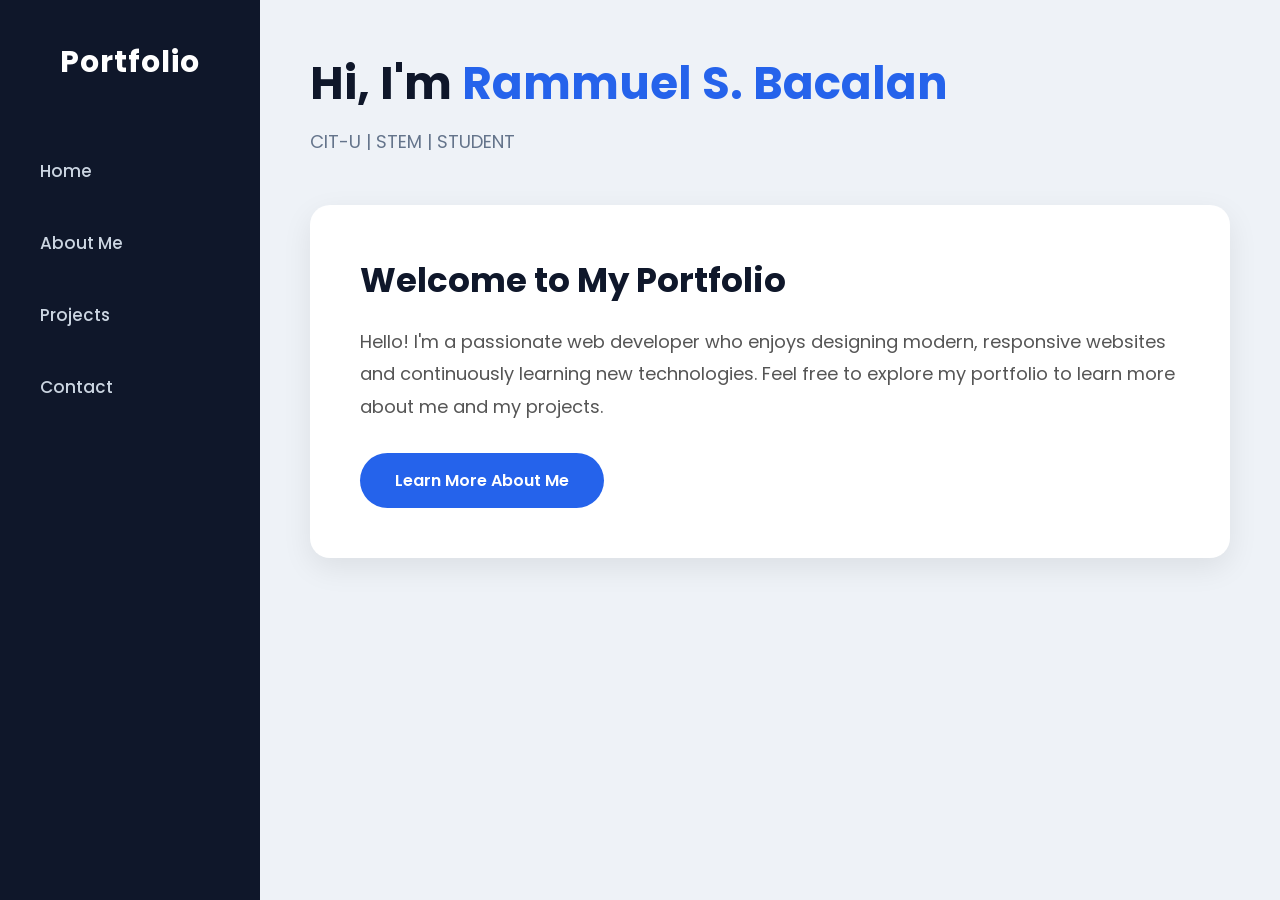
==== index.html @ 2485bed5 "Add files via upload" ====
<!DOCTYPE html>
<html lang="en">

<head>
    <meta charset="UTF-8">
    <meta name="viewport" content="width=device-width, initial-scale=1.0">

    <title>My Portfolio | Home</title>

    <link rel="stylesheet" href="style.css">
</head>

<body>
 <!-- LOADING SCREEN -->
<div id="loader">
    <div class="loader-content">

        <img src="school-logo.png.png"
             alt="CIT-U Logo"
             class="school-logo">
    </div>
</div>

    <!-- =========================
         SIDEBAR
    ========================== -->

    <nav>

        <h2 class="logo">Portfolio</h2>

        <a href="index.html">Home</a>

        <a href="about.html">About Me</a>

        <a href="projects.html">Projects</a>

        <a href="contact.html">Contact</a>

    </nav>


    <!-- =========================
         MAIN CONTENT
    ========================== -->

    <main>

        <header>

            <h1>
                Hi, I'm
                <span>Rammuel S. Bacalan</span>
            </h1>

            <p>CIT-U | STEM | STUDENT</p>

        </header>


        <!-- HERO SECTION -->

        <section class="hero">

            <h2>Welcome to My Portfolio</h2>

            <p>
                Hello! I'm a passionate web developer who enjoys designing
                modern, responsive websites and continuously learning new
                technologies. Feel free to explore my portfolio to learn
                more about me and my projects.
            </p>

            <a href="about.html" class="button">
                Learn More About Me
            </a>

        </section>

    </main>


    <!-- =========================
         LOADING SCREEN SCRIPT
    ========================== -->

    <script>

        window.addEventListener("load", function () {

            const loader = document.getElementById("loader");

            setTimeout(function () {

                loader.classList.add("hidden");

            }, 500);

        });

    </script>

</body>

</html>
---- style.css ----
/* ==========================
   GOOGLE FONT
========================== */
@import url('https://fonts.googleapis.com/css2?family=Poppins:wght@300;400;500;600;700&display=swap');

/* ==========================
   RESET
========================== */
*{
    margin:0;
    padding:0;
    box-sizing:border-box;
    font-family:'Poppins',sans-serif;
}

body{
    background:#eef2f7;
    color:#333;
}

/* ==========================
   SIDEBAR
========================== */
nav{
    position:fixed;
    left:0;
    top:0;
    width:260px;
    height:100vh;
    background:#0f172a;
    display:flex;
    flex-direction:column;
    align-items:center;
    padding-top:40px;
}

.logo{
    color:white;
    font-size:30px;
    margin-bottom:50px;
    letter-spacing:1px;
}

nav a{
    width:85%;
    text-decoration:none;
    color:#cbd5e1;
    padding:15px 20px;
    margin:8px 0;
    border-radius:12px;
    font-size:17px;
    font-weight:500;
    transition:.3s;
}

nav a:hover{
    background:#2563eb;
    color:white;
    transform:translateX(8px);
}

/* Highlight current page (optional) */
nav a.active{
    background:#2563eb;
    color:white;
}

/* ==========================
   MAIN CONTENT
========================== */
main{
    margin-left:260px;
    min-height:100vh;
    padding:50px;
}

/* ==========================
   HEADER
========================== */
header{
    margin-bottom:50px;
}

header h1{
    font-size:45px;
    color:#0f172a;
}

header span{
    color:#2563eb;
}

header p{
    margin-top:10px;
    color:#64748b;
    font-size:18px;
}

/* ==========================
   HERO
========================== */
.hero{
    background:white;
    padding:50px;
    border-radius:20px;
    box-shadow:0 10px 30px rgba(0,0,0,.08);
}

.hero h2{
    font-size:34px;
    margin-bottom:20px;
    color:#0f172a;
}

.hero p{
    color:#555;
    line-height:1.8;
    font-size:18px;
}

/* ==========================
   BUTTON
========================== */
.button{
    display:inline-block;
    margin-top:30px;
    text-decoration:none;
    background:#2563eb;
    color:white;
    padding:15px 35px;
    border-radius:30px;
    font-weight:600;
    transition:.3s;
}

.button:hover{
    background:#1d4ed8;
    transform:translateY(-3px);
}

/* ==========================
   CARDS
========================== */
.card{
    background:white;
    padding:30px;
    margin-bottom:30px;
    border-radius:20px;
    box-shadow:0 10px 20px rgba(0,0,0,.08);
    transition:.3s;
}

.card:hover{
    transform:translateY(-8px);
    box-shadow:0 15px 30px rgba(0,0,0,.15);
}

.card h2{
    color:#2563eb;
    margin-bottom:10px;
}

/* ABOUT ME PAGE */

.profile {
    display: flex;
    align-items: center;
    gap: 50px;
    margin: 40px 0;
    padding: 30px;
    background: rgba(255, 255, 255, 0.08);
    border-radius: 20px;
    backdrop-filter: blur(10px);
}

.profile-image img {
    width: 220px;
    height: 220px;
    object-fit: cover;
    border-radius: 50%;
    border: 5px solid white;
    box-shadow: 0 10px 30px rgba(0, 0, 0, 0.3);
    margin-top: 20px;

}

.profile-info {
    flex: 1;
}

.profile-info h2,
.about-card h2 {
    margin-bottom: 15px;
}

.about-card {
    margin: 30px 0;
    padding: 30px;
    background: rgba(255, 255, 255, 0.08);
    border-radius: 20px;
    backdrop-filter: blur(10px);
}

.info-grid {
    display: grid;
    grid-template-columns: repeat(2, 1fr);
    gap: 20px;
}

.info-grid div,
.skill {
    padding: 20px;
    border-radius: 15px;
    background: rgba(255, 255, 255, 0.08);
}

.info-grid h3,
.skill h3 {
    margin-bottom: 8px;
}

.skills {
    display: grid;
    grid-template-columns: repeat(2, 1fr);
    gap: 20px;
}

.hobbies {
    display: grid;
    grid-template-columns: repeat(2, 1fr);
    gap: 15px;
    padding: 0;
    list-style: none;
}

.hobbies li {
    padding: 15px;
    background: rgba(255, 255, 255, 0.08);
    border-radius: 10px;
}

/* MOBILE */
@media (max-width: 700px) {

    .profile {
        flex-direction: column;
        text-align: center;
    }

    .info-grid,
    .skills,
    .hobbies {
        grid-template-columns: 1fr;
    }

    .profile-image img {
        width: 180px;
        height: 180px;
    }
}
/* ==========================
   CONTACT
========================== */
.contact-info{
    background:white;
    padding:40px;
    border-radius:20px;
    box-shadow:0 10px 30px rgba(0,0,0,.08);
}

.contact-info p{
    margin-bottom:20px;
    font-size:18px;
}

/* ==============================
   LOADING SCREEN
============================== */

#loader {
    position: fixed;
    inset: 0;

    background: #0f172a;

    display: flex;
    justify-content: center;
    align-items: center;

    z-index: 99999;

    transition: opacity 0.8s ease,
                visibility 0.8s ease;
}

#loader.hidden {
    opacity: 0;
    visibility: hidden;
}


/* LOADING CONTENT */

.loader-content {
    text-align: center;
    color: white;
}


/* CIT-U LOGO */

.school-logo {
    width: 180px;
    height: 180px;

    object-fit: contain;

    display: block;
    margin: 0 auto 25px;

    animation: pulseLogo 1.6s ease-in-out infinite;
}


/* PULSING EFFECT */

@keyframes pulseLogo {

    0% {
        transform: scale(1);
        filter: drop-shadow(0 0 0px rgba(255,255,255,0.2));
    }

    50% {
        transform: scale(1.12);
        filter: drop-shadow(0 0 25px rgba(255,255,255,0.7));
    }

    100% {
        transform: scale(1);
        filter: drop-shadow(0 0 0px rgba(255,255,255,0.2));
    }
}


/* TEXT */

.card {
    position: relative;
    cursor: pointer;
}

.card-link {
    position: absolute;
    inset: 0;
    z-index: 10;
}
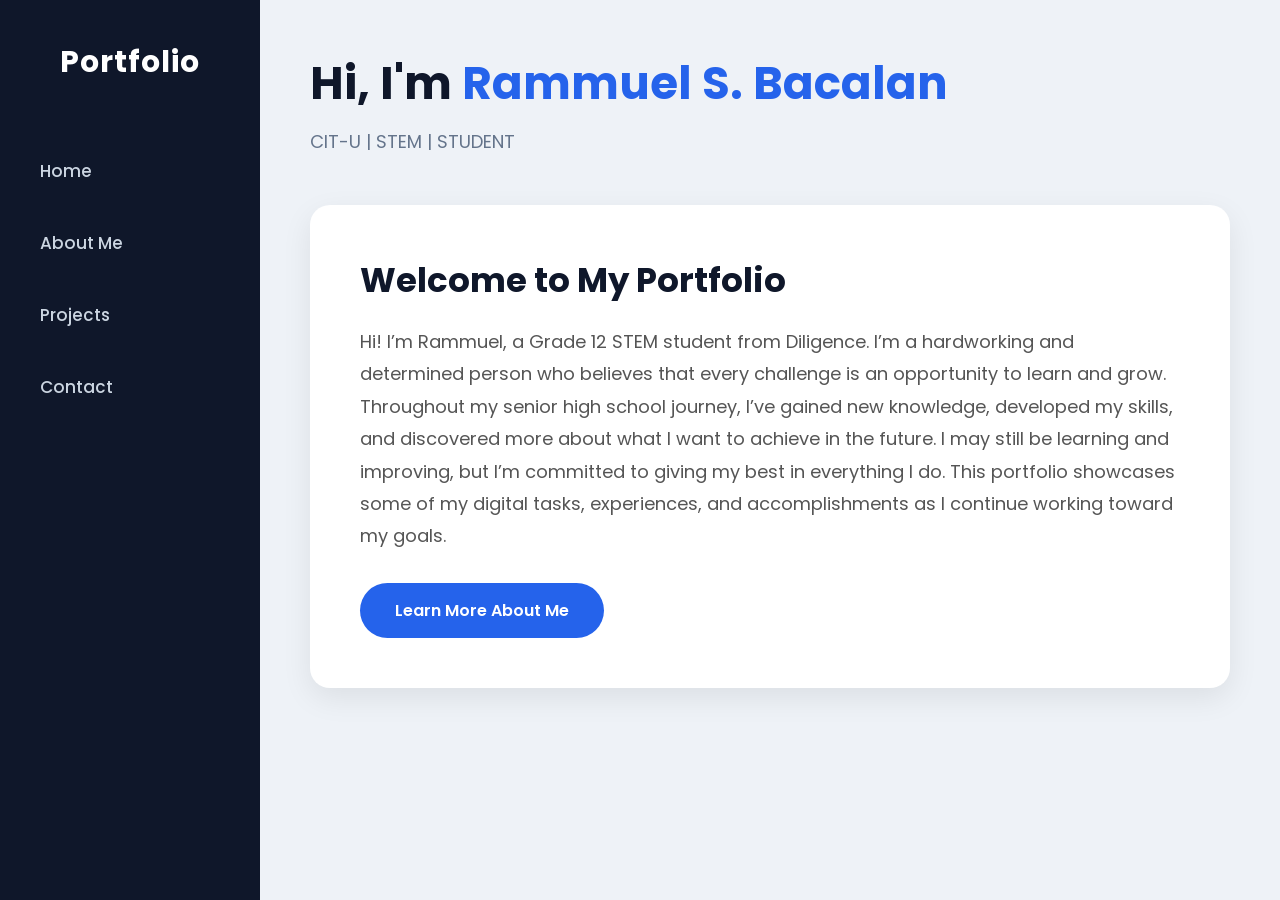
==== commit f7b071ba: "Update index.html" ====
--- a/index.html
+++ b/index.html
@@ -66,10 +66,7 @@
             <h2>Welcome to My Portfolio</h2>
 
             <p>
-                Hello! I'm a passionate web developer who enjoys designing
-                modern, responsive websites and continuously learning new
-                technologies. Feel free to explore my portfolio to learn
-                more about me and my projects.
+                Hi! I’m Rammuel, a Grade 12 STEM student from Diligence. I’m a hardworking and determined person who believes that every challenge is an opportunity to learn and grow. Throughout my senior high school journey, I’ve gained new knowledge, developed my skills, and discovered more about what I want to achieve in the future. I may still be learning and improving, but I’m committed to giving my best in everything I do. This portfolio showcases some of my digital tasks, experiences, and accomplishments as I continue working toward my goals.
             </p>
 
             <a href="about.html" class="button">
